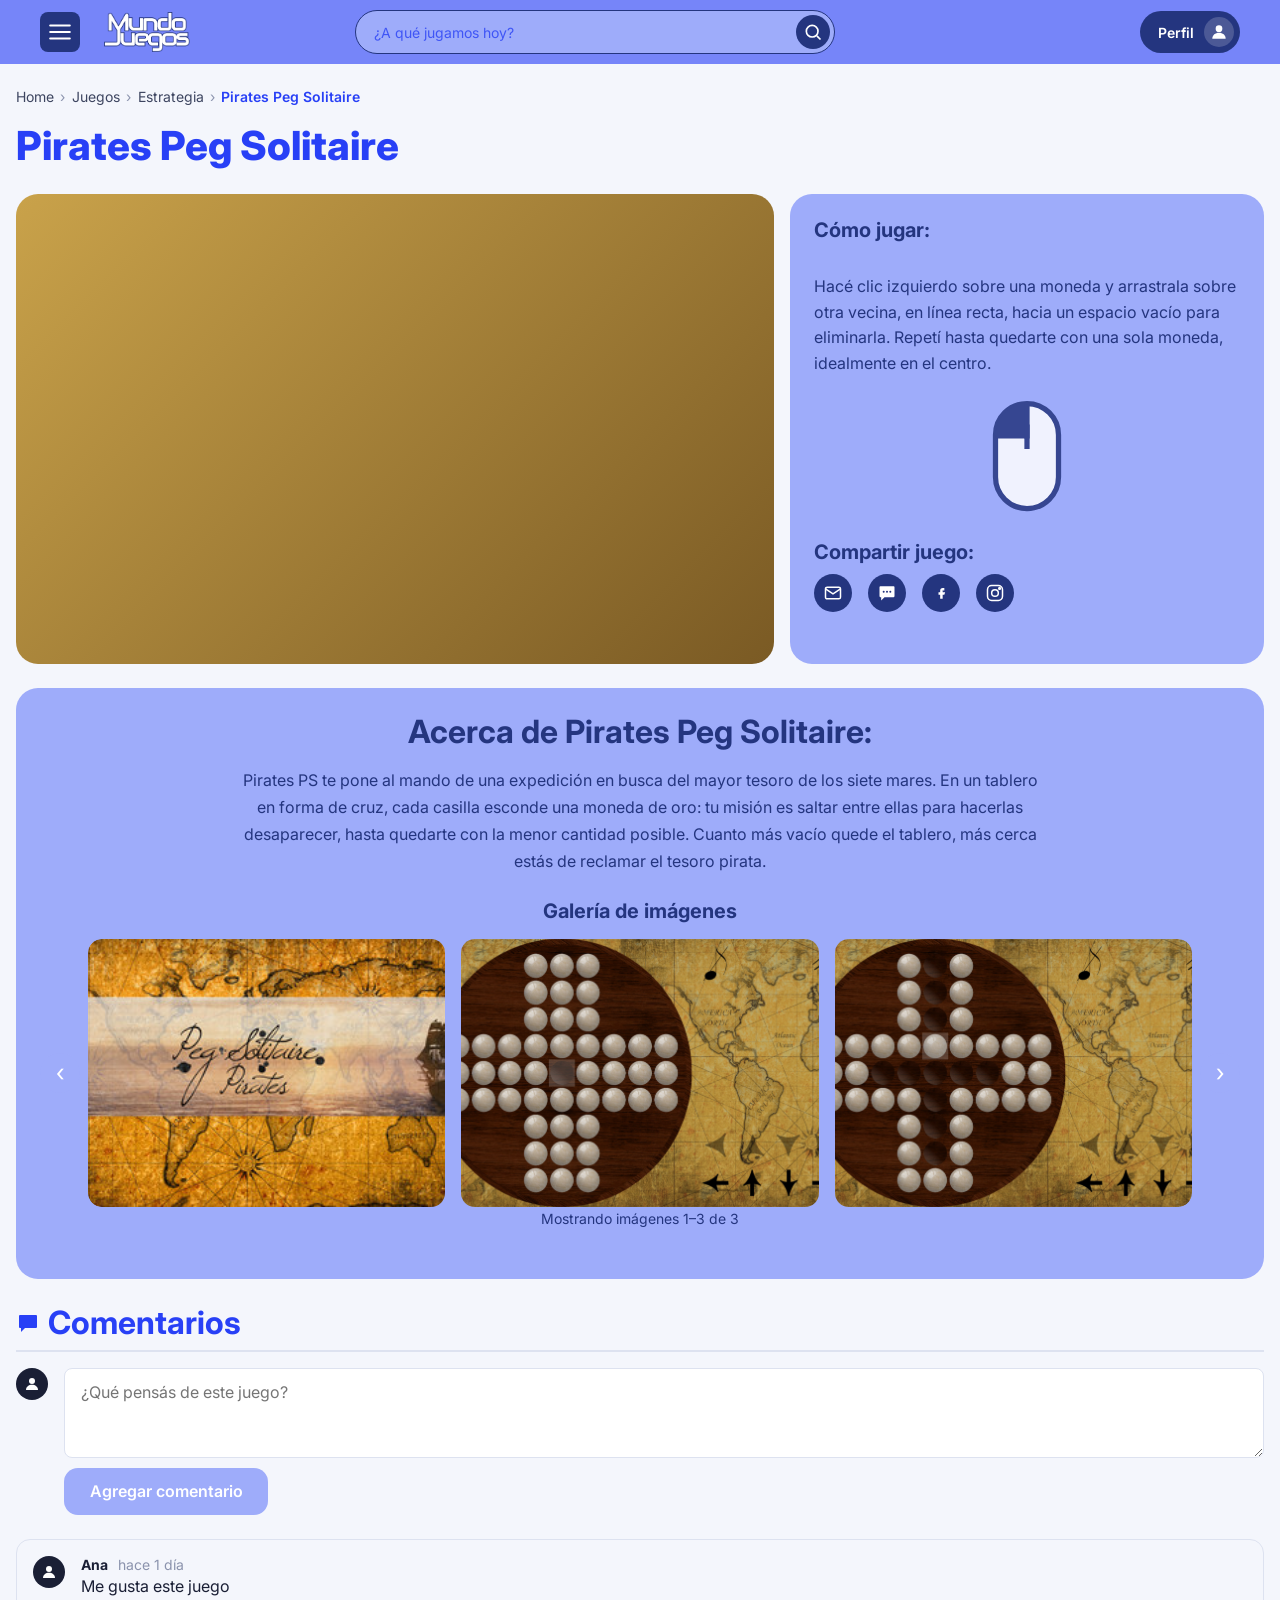
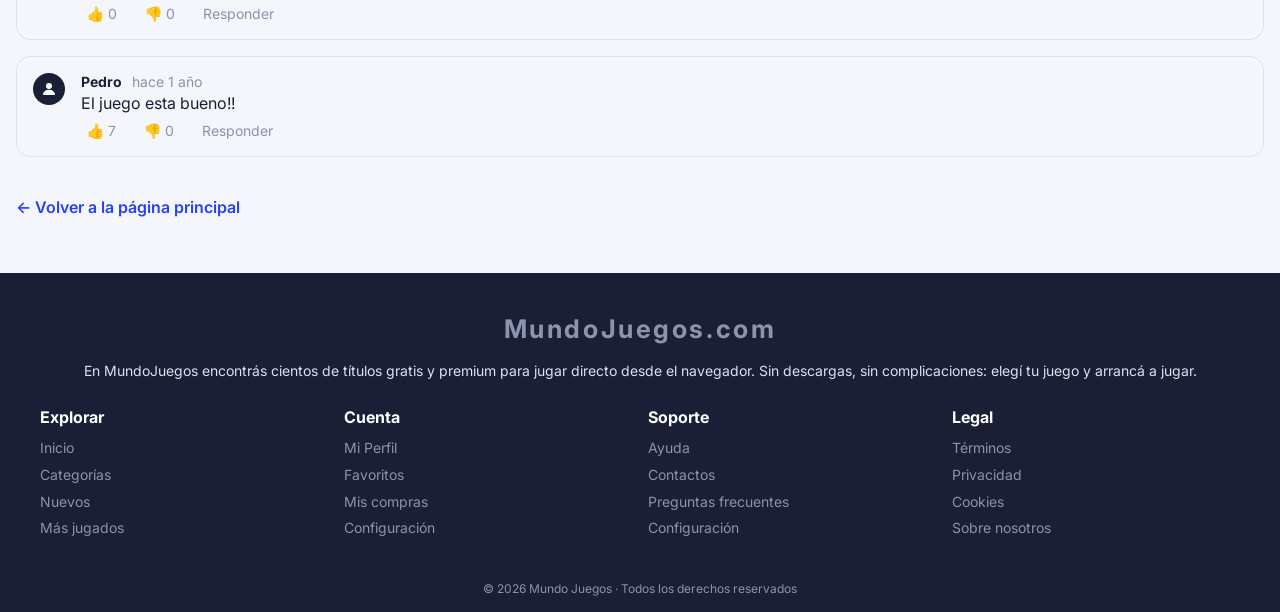
==== game.html @ ecf40d37 "Subo entrega TP2" ====
<!DOCTYPE html>
<html lang="es">
<head>
<meta charset="UTF-8">
<meta name="viewport" content="width=device-width, initial-scale=1.0">
<title>Pirates Peg Solitaire — Mundo Juegos</title>

<link rel="preconnect" href="https://fonts.googleapis.com">
<link rel="preconnect" href="https://fonts.gstatic.com" crossorigin>
<link href="https://fonts.googleapis.com/css2?family=Inter:wght@400;500;600;700;800&display=swap" rel="stylesheet">

<link rel="stylesheet" href="css/variables.css">
<link rel="stylesheet" href="css/styles.css">
<link rel="stylesheet" href="css/animations.css">
<link rel="stylesheet" href="css/game.css">
</head>
<body>

<!-- ============ HEADER ============ -->
<header class="site-header">
  <div class="site-header__inner">
    <button class="icon-btn menu-toggle" id="menu-open" aria-label="Abrir menú" aria-controls="side-menu" aria-expanded="false">
      <svg viewBox="0 0 24 24" width="26" height="26" fill="none" stroke="currentColor" stroke-width="2" stroke-linecap="round">
        <line x1="3" y1="6" x2="21" y2="6"/>
        <line x1="3" y1="12" x2="21" y2="12"/>
        <line x1="3" y1="18" x2="21" y2="18"/>
      </svg>
    </button>

    <a href="index.html" class="logo">
      <img src="img/logo-mundo-juegos.png" alt="Mundo Juegos">
    </a>

    <button type="button" class="icon-btn search-toggle" id="search-toggle" aria-label="Abrir buscador" aria-expanded="false" aria-controls="search-form">
      <svg viewBox="0 0 24 24" width="22" height="22" fill="none" stroke="currentColor" stroke-width="2" aria-hidden="true">
        <circle cx="11" cy="11" r="7"/>
        <line x1="21" y1="21" x2="16.65" y2="16.65"/>
      </svg>
    </button>

    <form class="search-bar" id="search-form" role="search" onsubmit="return false;">
      <input type="search" placeholder="¿A qué jugamos hoy?" aria-label="Buscar juegos">
      <button type="submit" class="icon-btn search-btn" aria-label="Buscar">
        <svg viewBox="0 0 24 24" width="20" height="20" fill="none" stroke="currentColor" stroke-width="2">
          <circle cx="11" cy="11" r="7"/>
          <line x1="21" y1="21" x2="16.65" y2="16.65"/>
        </svg>
      </button>
    </form>

    <a href="login.html" class="profile-btn">
      Perfil
      <svg viewBox="0 0 24 24" width="20" height="20" fill="currentColor">
        <circle cx="12" cy="8" r="4"/>
        <path d="M4 20c0-4.4 3.6-7 8-7s8 2.6 8 7"/>
      </svg>
    </a>
  </div>
</header>

<!-- ============ MENÚ LATERAL (idéntico al Home) ============ -->
<nav class="side-menu" id="side-menu" aria-label="Menú principal" aria-hidden="true">
  <button class="icon-btn menu-close" id="menu-close" aria-label="Cerrar menú">
    <svg viewBox="0 0 24 24" width="24" height="24" fill="none" stroke="currentColor" stroke-width="2" stroke-linecap="round">
      <line x1="4" y1="4" x2="20" y2="20"/>
      <line x1="20" y1="4" x2="4" y2="20"/>
    </svg>
  </button>

  <div class="side-menu__user">
    <span class="avatar" aria-hidden="true">
      <svg viewBox="0 0 24 24" width="20" height="20" fill="currentColor">
        <circle cx="12" cy="8" r="4"/>
        <path d="M4 20c0-4.4 3.6-7 8-7s8 2.6 8 7"/>
      </svg>
    </span>
    Hola, Usuario
  </div>

  <ul class="side-menu__list">
    <li><a href="index.html"><svg viewBox="0 0 24 24" width="20" height="20" fill="currentColor"><path d="M12 3 2 12h3v8h6v-5h2v5h6v-8h3z"/></svg> Inicio</a></li>
    <li><a href="index.html#populares"><svg viewBox="0 0 24 24" width="20" height="20" fill="currentColor"><path d="M12 2a5 5 0 0 0-3 9l-1 5h8l-1-5a5 5 0 0 0-3-9zM9 18h6v2H9z"/></svg> Juegos nuevos</a></li>
    <li><a href="#"><svg viewBox="0 0 24 24" width="20" height="20" fill="currentColor"><circle cx="8" cy="8" r="3"/><circle cx="16" cy="9" r="2.5"/><path d="M2 20c0-3.3 2.7-5.5 6-5.5s6 2.2 6 5.5zM14.5 20c.3-2.6 1.8-4.3 4-4.7 2 .5 3.2 2.1 3.5 4.7z"/></svg> Multijugador</a></li>
    <li><a href="#"><svg viewBox="0 0 24 24" width="20" height="20" fill="currentColor"><path d="M12 2a5 5 0 0 0-3 9l-1 5h8l-1-5a5 5 0 0 0-3-9zM9 18h6v2H9z"/></svg> Aventura</a></li>
    <li><a href="#" class="is-current"><svg viewBox="0 0 24 24" width="20" height="20" fill="currentColor"><circle cx="8" cy="8" r="4"/><path d="M11 11 21 21M15 17l3-3"/></svg> Estrategia</a></li>
    <li><a href="#"><svg viewBox="0 0 24 24" width="20" height="20" fill="none" stroke="currentColor" stroke-width="1.6"><path d="M12 3l2.6 5.6 6.2.6-4.6 4.1 1.3 6.1L12 16.3 6.5 19.4l1.3-6.1-4.6-4.1 6.2-.6z"/></svg> Mis favoritos</a></li>
    <li><a href="login.html"><svg viewBox="0 0 24 24" width="20" height="20" fill="currentColor"><circle cx="12" cy="8" r="4"/><path d="M4 20c0-4.4 3.6-7 8-7s8 2.6 8 7"/></svg> Mi perfil</a></li>
  </ul>

  <div class="side-menu__social">
    <p>Seguinos en redes:</p>
    <div class="social-icons">
      <a href="#" aria-label="Instagram"><svg viewBox="0 0 24 24" width="20" height="20" fill="none" stroke="currentColor" stroke-width="1.6"><rect x="3" y="3" width="18" height="18" rx="5"/><circle cx="12" cy="12" r="4"/><circle cx="17.5" cy="6.5" r="1"/></svg></a>
      <a href="#" aria-label="Facebook"><svg viewBox="0 0 24 24" width="20" height="20" fill="none" stroke="currentColor" stroke-width="1.6"><rect x="4" y="4" width="16" height="16"/><path d="M14 9h2V6h-2a3 3 0 0 0-3 3v2H9v3h2v5h3v-5h2l1-3h-3v-2a1 1 0 0 1 1-1z"/></svg></a>
      <a href="#" aria-label="YouTube"><svg viewBox="0 0 24 24" width="20" height="20" fill="none" stroke="currentColor" stroke-width="1.6"><rect x="2" y="6" width="20" height="12" rx="4"/><path d="M10 9.5v5l5-2.5z" fill="currentColor" stroke="none"/></svg></a>
    </div>
  </div>
</nav>
<div class="side-menu-overlay" id="side-menu-overlay" hidden></div>

<main class="game-page">

  <!-- ============ BREADCRUMBS ============ -->
  <nav class="breadcrumbs" aria-label="Miga de pan">
    <a href="index.html">Home</a>
    <span aria-hidden="true">›</span>
    <a href="index.html">Juegos</a>
    <span aria-hidden="true">›</span>
    <a href="index.html" id="bc-category">Estrategia</a>
    <span aria-hidden="true">›</span>
    <span aria-current="page" id="bc-current">Pirates Peg Solitaire</span>
  </nav>

  <h1 class="game-title" id="game-title">Pirates Peg Solitaire</h1>

  <!-- ============ ÁREA DE JUEGO + AYUDA ============ -->
  <section class="game-run">
    <div class="game-run__board thumb--pirates" id="game-board" aria-label="Área de ejecución del juego"></div>

    <aside class="game-run__help">
      <h2>Cómo jugar:</h2>
      <p id="game-howto">
        Hacé clic izquierdo sobre una moneda y arrastrala sobre otra vecina,
        en línea recta, hacia un espacio vacío para eliminarla. Repetí hasta
        quedarte con una sola moneda, idealmente en el centro.
      </p>

      <div class="help-icon" aria-hidden="true">
        <svg viewBox="0 0 40 64" width="70" height="112">
          <rect x="2" y="2" width="36" height="60" rx="18" fill="#fff" stroke="var(--color-primary-500)" stroke-width="3"/>
          <path d="M2 20 a18 18 0 0 1 18-18 h0 v20 h-18 z" fill="var(--color-primary-500)"/>
          <line x1="20" y1="2" x2="20" y2="22" stroke="var(--color-primary-500)" stroke-width="3"/>
          <line x1="20" y1="14" x2="20" y2="28" stroke="var(--color-primary-500)" stroke-width="3"/>
        </svg>
      </div>

      <div class="share">
        <h2>Compartir juego:</h2>
        <div class="share__icons">
          <a href="#" id="share-email" class="icon-circle" aria-label="Compartir por email">
            <svg viewBox="0 0 24 24" width="20" height="20" fill="none" stroke="currentColor" stroke-width="1.8" aria-hidden="true"><rect x="3" y="5" width="18" height="14" rx="2"/><path d="M3 7l9 6 9-6"/></svg>
          </a>
          <a href="#" id="share-message" class="icon-circle" target="_blank" rel="noopener" aria-label="Compartir por mensaje (WhatsApp)">
            <svg viewBox="0 0 24 24" width="20" height="20" fill="currentColor" aria-hidden="true"><path d="M4 4h16a1 1 0 0 1 1 1v11a1 1 0 0 1-1 1H9l-4 4v-4H4a1 1 0 0 1-1-1V5a1 1 0 0 1 1-1z"/><circle cx="8" cy="10.5" r="1.2" fill="var(--color-primary-500)"/><circle cx="12" cy="10.5" r="1.2" fill="var(--color-primary-500)"/><circle cx="16" cy="10.5" r="1.2" fill="var(--color-primary-500)"/></svg>
          </a>
          <a href="#" id="share-facebook" class="icon-circle" target="_blank" rel="noopener" aria-label="Compartir en Facebook">
            <svg viewBox="0 0 24 24" width="20" height="20" fill="currentColor" aria-hidden="true"><path d="M14 9h2V6h-2a3 3 0 0 0-3 3v2H9v3h2v5h3v-5h2l1-3h-3v-2a1 1 0 0 1 1-1z"/></svg>
          </a>
          <button type="button" id="share-instagram" class="icon-circle" aria-label="Copiar enlace para compartir en Instagram">
            <svg viewBox="0 0 24 24" width="20" height="20" fill="none" stroke="currentColor" stroke-width="1.8" aria-hidden="true"><rect x="3" y="3" width="18" height="18" rx="5"/><circle cx="12" cy="12" r="4"/><circle cx="17.5" cy="6.5" r="1"/></svg>
          </button>
        </div>
        <p class="share__status" id="share-status" role="status" aria-live="polite"></p>
      </div>
    </aside>
  </section>

  <!-- ============ DESCRIPCIÓN + GALERÍA ============ -->
  <section class="about-box">
    <h2 id="about-title">Acerca de Pirates Peg Solitaire:</h2>
    <p id="about-text">
      Pirates PS te pone al mando de una expedición en busca del mayor
      tesoro de los siete mares. En un tablero en forma de cruz, cada
      casilla esconde una moneda de oro: tu misión es saltar entre ellas
      para hacerlas desaparecer, hasta quedarte con la menor cantidad
      posible. Cuanto más vacío quede el tablero, más cerca estás de
      reclamar el tesoro pirata.
    </p>

    <h3>Galería de imágenes</h3>
    <div class="gallery" id="gallery" role="region" aria-roledescription="carrusel" aria-label="Galería de imágenes">
      <button type="button" class="gallery__arrow" id="gallery-prev" aria-label="Imágenes anteriores">‹</button>
      <div class="gallery__viewport">
        <ul class="gallery__track" id="gallery-track"></ul>
      </div>
      <button type="button" class="gallery__arrow" id="gallery-next" aria-label="Imágenes siguientes">›</button>
    </div>
    <p class="gallery__status" id="gallery-status" role="status" aria-live="polite"></p>
  </section>

  <!-- ============ COMUNIDAD / COMENTARIOS ============ -->
  <section class="comments" aria-label="Comentarios de la comunidad">
    <h2>
      <svg viewBox="0 0 24 24" width="24" height="24" fill="currentColor" aria-hidden="true"><path d="M4 4h16a1 1 0 0 1 1 1v11a1 1 0 0 1-1 1H9l-4 4v-4H4a1 1 0 0 1-1-1V5a1 1 0 0 1 1-1z"/></svg>
      Comentarios
    </h2>

    <form class="comment-form" id="comment-form">
      <div class="avatar avatar--sm" aria-hidden="true">
        <svg viewBox="0 0 24 24" width="18" height="18" fill="currentColor"><circle cx="12" cy="8" r="4"/><path d="M4 20c0-4.4 3.6-7 8-7s8 2.6 8 7"/></svg>
      </div>
      <div class="comment-form__field">
        <textarea placeholder="¿Qué pensás de este juego?" aria-label="Tu comentario" required></textarea>
        <button type="submit" class="btn btn--primary" disabled>Agregar comentario</button>
      </div>
    </form>

    <ul class="comment-list" id="comment-list">
      <li class="comment">
        <div class="avatar avatar--sm" aria-hidden="true">
          <svg viewBox="0 0 24 24" width="18" height="18" fill="currentColor"><circle cx="12" cy="8" r="4"/><path d="M4 20c0-4.4 3.6-7 8-7s8 2.6 8 7"/></svg>
        </div>
        <div class="comment__body">
          <p class="comment__meta"><strong>Ana</strong> <span>hace 1 día</span></p>
          <p class="comment__text">Me gusta este juego</p>
          <div class="comment__actions">
            <button type="button">👍 0</button>
            <button type="button">👎 0</button>
            <button type="button">Responder</button>
          </div>
        </div>
      </li>
      <li class="comment">
        <div class="avatar avatar--sm" aria-hidden="true">
          <svg viewBox="0 0 24 24" width="18" height="18" fill="currentColor"><circle cx="12" cy="8" r="4"/><path d="M4 20c0-4.4 3.6-7 8-7s8 2.6 8 7"/></svg>
        </div>
        <div class="comment__body">
          <p class="comment__meta"><strong>Pedro</strong> <span>hace 1 año</span></p>
          <p class="comment__text">El juego esta bueno!!</p>
          <div class="comment__actions">
            <button type="button">👍 7</button>
            <button type="button">👎 0</button>
            <button type="button">Responder</button>
          </div>
        </div>
      </li>
    </ul>
  </section>

  <a href="index.html" class="back-home">← Volver a la página principal</a>
</main>

<!-- ============ FOOTER (idéntico al Home) ============ -->
<footer class="site-footer">
  <p class="site-footer__brand">MundoJuegos.com</p>
  <p class="site-footer__desc">
    En MundoJuegos encontrás cientos de títulos gratis y premium para jugar
    directo desde el navegador. Sin descargas, sin complicaciones: elegí tu
    juego y arrancá a jugar.
  </p>

  <div class="site-footer__cols">
    <div class="footer-col">
      <h3>Explorar</h3>
      <a href="index.html">Inicio</a>
      <a href="#">Categorías</a>
      <a href="#">Nuevos</a>
      <a href="#">Más jugados</a>
    </div>
    <div class="footer-col">
      <h3>Cuenta</h3>
      <a href="login.html">Mi Perfil</a>
      <a href="#">Favoritos</a>
      <a href="#">Mis compras</a>
      <a href="#">Configuración</a>
    </div>
    <div class="footer-col">
      <h3>Soporte</h3>
      <a href="#">Ayuda</a>
      <a href="#">Contactos</a>
      <a href="#">Preguntas frecuentes</a>
      <a href="#">Configuración</a>
    </div>
    <div class="footer-col">
      <h3>Legal</h3>
      <a href="#">Términos</a>
      <a href="#">Privacidad</a>
      <a href="#">Cookies</a>
      <a href="#">Sobre nosotros</a>
    </div>
  </div>

  <p class="site-footer__copy">© 2026 Mundo Juegos · Todos los derechos reservados</p>
</footer>

<script src="js/games.js"></script>
<script src="js/script.js"></script>
<script src="js/game.js"></script>
</body>
</html>
---- css/variables.css ----
/* ==========================================================================
   DESIGN SYSTEM — Mundo Juegos
   Tokens exactos del Design System de Figma (escala primaria y secundaria).
   ========================================================================== */

:root {
  /* --- Escala primaria (azules) --- */
  --color-primary-100: #9eacfa;
  --color-primary-200: #7685f9;
  --color-primary-300: #324ab2;
  --color-primary-400: #2840f6; /* primario base */
  --color-primary-500: #24357f; /* más oscuro / pressed */

  /* --- Escala secundaria (neutros) --- */
  --color-neutral-100: #f4f6fc;
  --color-neutral-200: #dde2f0;
  --color-neutral-300: #8b93ad;
  --color-neutral-400: #3d4560;
  --color-neutral-500: #1a1f35;

  /* --- Acento --- */
  --color-accent: #f7b928;
  --color-accent-dark: #d99f1b;

  /* Color del ícono sobre fondo primario (ej: la corona del badge premium) */
  --color-icon-on-primary: var(--color-neutral-100);

  /* --- Botón primario --- */
  --btn-primary-default: var(--color-primary-300);
  --btn-primary-hover: var(--color-primary-200);
  --btn-primary-pressed: var(--color-primary-500);
  --btn-primary-disabled: var(--color-primary-100);

  /* --- Botón secundario --- */
  --btn-secondary-default: var(--color-neutral-300);
  --btn-secondary-hover: var(--color-neutral-200);
  --btn-secondary-pressed: var(--color-neutral-400);
  --btn-secondary-disabled: var(--color-neutral-200);

  /* --- Tipografía --- */
  /* Fuente del logo: solo para el logo (que en el sitio es una imagen). Nunca en títulos. */
  --font-logo: "Audiowide", cursive;
  --font-base: "Inter", sans-serif;

  --fs-h1: clamp(1.75rem, 4vw, 2.5rem);
  --fs-h2: clamp(1.375rem, 3vw, 2rem);
  --fs-h3: 1.25rem;
  --fs-h4: 1.05rem;
  --fs-body: 1rem;
  --fs-small: 0.875rem;
  --fs-button: 1rem;

  /* --- Espaciado / radios --- */
  --radius-sm: 8px;
  --radius-md: 14px;
  --radius-lg: 22px;
  --space-1: 0.5rem;
  --space-2: 1rem;
  --space-3: 1.5rem;
  --space-4: 2.5rem;

  /* --- Layout --- */
  --max-width: 1440px;
  --header-height: 64px;
}
---- css/styles.css ----
/* ==========================================================================
   RESET BÁSICO
   ========================================================================== */
*, *::before, *::after { box-sizing: border-box; }
body, h1, h2, h3, p, ul, figure { margin: 0; }
ul { list-style: none; padding: 0; }
a { text-decoration: none; color: inherit; }
img { max-width: 100%; display: block; }
button { font: inherit; border: none; background: none; cursor: pointer; }
input { font: inherit; }

html { scroll-behavior: smooth; }

body {
  font-family: var(--font-base);
  font-size: var(--fs-body);
  color: var(--color-neutral-500);
  background: var(--color-neutral-100);
}

.icon-btn {
  display: inline-flex;
  align-items: center;
  justify-content: center;
  width: 40px;
  height: 40px;
  color: inherit;
}
.menu-toggle {
  background: var(--color-primary-500);
  border-radius: var(--radius-sm);
  color: #fff;
  transition: background 0.15s ease;
}
.menu-toggle:hover { background: var(--color-neutral-500); }

/* ==========================================================================
   LOADING SCREEN (placeholder visual — animación real en Fase 3)
   ========================================================================== */
.loading-screen {
  position: fixed;
  inset: 0;
  z-index: 200;
  display: none; /* se activa por JS en Fase 3 */
  flex-direction: column;
  align-items: center;
  justify-content: center;
  gap: var(--space-2);
  background: var(--color-primary-500);
  color: #fff;
}
.loading-spinner {
  width: 56px;
  height: 56px;
  border-radius: 50%;
  border: 5px solid var(--color-primary-300);
  border-top-color: var(--color-accent);
}
.loading-percent { font-size: 1.5rem; font-weight: 700; }
.loading-label { font-size: var(--fs-small); opacity: 0.8; }

/* ==========================================================================
   HEADER
   ========================================================================== */
.site-header {
  position: sticky;
  top: 0;
  z-index: 100;
  background: var(--color-primary-200);
  color: #fff;
}
.site-header__inner {
  display: flex;
  flex-wrap: wrap;
  align-items: center;
  gap: var(--space-1) var(--space-2);
  min-height: var(--header-height);
  padding: 0.5rem var(--space-2);
}

.logo {
  display: flex;
  align-items: center;
}
.logo img {
  height: 34px;
  width: auto;
}

/* Mobile: el buscador queda oculto y se abre con el botón de lupa (segunda fila) */
.search-toggle { margin-left: auto; color: #fff; border-radius: var(--radius-sm); }
.search-toggle:hover { background: rgba(255,255,255,0.18); }
.site-header.is-search-open .search-bar { display: flex; }

.search-bar {
  display: none;
  align-items: center;
  order: 3;
  flex: 1 0 100%;
  min-width: 0;
  background: var(--color-primary-100);
  border: 1.5px solid var(--color-primary-500);
  border-radius: 999px;
  padding: 0.25rem 0.25rem 0.25rem 1rem;
}
.search-bar input {
  flex: 1;
  min-width: 0;
  border: none;
  background: transparent;
  outline: none;
  color: var(--color-primary-500);
  font-size: var(--fs-small);
}
.search-bar input::placeholder { color: var(--color-primary-400); opacity: 0.8; }
.search-bar .search-btn {
  flex-shrink: 0;
  width: 34px;
  height: 34px;
  border-radius: 50%;
  background: var(--color-primary-500);
  color: #fff;
}

.profile-btn {
  display: flex;
  align-items: center;
  gap: 0.6rem;
  padding: 0.4rem 0.4rem 0.4rem 1.1rem;
  border-radius: 999px;
  background: var(--color-primary-500);
  color: #fff;
  font-weight: 600;
  font-size: var(--fs-small);
  transition: background 0.15s ease;
}
.profile-btn:hover { background: var(--color-neutral-500); }
.profile-btn svg {
  width: 30px;
  height: 30px;
  padding: 5px;
  border-radius: 50%;
  background: rgba(255,255,255,0.18);
}

/* ==========================================================================
   MENÚ LATERAL
   ========================================================================== */
.side-menu {
  position: fixed;
  top: 0;
  left: 0;
  bottom: 0;
  width: min(320px, 85vw);
  z-index: 210;
  background: var(--color-primary-500);
  color: #fff;
  padding: var(--space-2) var(--space-3);
  display: flex;
  flex-direction: column;
  transform: translateX(-100%);
  visibility: hidden;
}
.side-menu.is-open {
  transform: translateX(0);
  visibility: visible;
}

.menu-close { margin-left: auto; color: #fff; }

.side-menu__user {
  display: flex;
  align-items: center;
  gap: var(--space-1);
  font-size: 1.1rem;
  padding: var(--space-2) 0;
  border-bottom: 1px solid rgba(255,255,255,0.25);
  margin-bottom: var(--space-2);
}
.avatar {
  width: 34px;
  height: 34px;
  border-radius: 50%;
  background: #fff;
  color: var(--color-primary-500);
  display: flex;
  align-items: center;
  justify-content: center;
}

.side-menu__list li a {
  display: flex;
  align-items: center;
  gap: var(--space-2);
  padding: 0.85rem 0.25rem;
  font-size: 1.05rem;
}
.side-menu__list li a:hover { color: var(--color-accent); }

.side-menu__social {
  margin-top: auto;
  padding-top: var(--space-2);
  border-top: 1px solid rgba(255,255,255,0.25);
  font-size: var(--fs-small);
}
.social-icons {
  display: flex;
  gap: var(--space-2);
  margin-top: var(--space-1);
}
.social-icons a {
  width: 36px;
  height: 36px;
  border-radius: 50%;
  border: 1.5px solid #fff;
  display: flex;
  align-items: center;
  justify-content: center;
}

.side-menu-overlay {
  position: fixed;
  inset: 0;
  z-index: 205;
  background: rgba(0,0,0,0.45);
}
.side-menu-overlay[hidden] { display: none; }

/* ==========================================================================
   BOTONES (Design System)
   ========================================================================== */
.btn {
  display: inline-flex;
  align-items: center;
  gap: 0.4rem;
  padding: 0.85rem 1.6rem;
  border-radius: var(--radius-md);
  font-weight: 600;
  font-size: var(--fs-button);
  transition: background 0.15s ease, transform 0.1s ease;
}
.btn--primary {
  background: var(--btn-primary-default);
  color: #fff;
}
.btn--primary:hover { background: var(--btn-primary-hover); }
.btn--primary:active { background: var(--btn-primary-pressed); }
.btn--primary:disabled { background: var(--btn-primary-disabled); }

.btn--secondary {
  background: var(--btn-secondary-default);
  color: #fff;
}
.btn--secondary:hover { background: var(--btn-secondary-hover); }
.btn--secondary:active { background: var(--btn-secondary-pressed); }
.btn--secondary:disabled { background: var(--btn-secondary-disabled); }

.btn:disabled, .btn[aria-disabled="true"] { cursor: not-allowed; }

/* ==========================================================================
   HERO
   ========================================================================== */
.hero {
  background: var(--color-accent);
}
.hero__inner {
  display: flex;
  flex-direction: column;
  gap: var(--space-3);
  padding: var(--space-4) var(--space-2);
}
.hero__eyebrow { font-size: var(--fs-small); font-weight: 600; }
.hero__title { font-size: var(--fs-h1); font-weight: 800; margin: 0.2rem 0 var(--space-1); }
.hero__desc { max-width: 60ch; line-height: 1.5; margin-bottom: var(--space-2); }

.hero__thumb {
  aspect-ratio: 16 / 9;
  border-radius: var(--radius-lg);
  display: flex;
  align-items: center;
  justify-content: center;
  text-align: center;
  color: #fff;
  font-weight: 800;
  font-size: 1.4rem;
  letter-spacing: 0.04em;
}
.hero__thumb--pvz {
  background: linear-gradient(135deg, #3fae4a, #1c6e2e 60%, #0e3d18);
}

/* ==========================================================================
   CARRUSELES
   ========================================================================== */
.carousel-section {
  padding: var(--space-3) var(--space-2);
}
.section-title {
  font-size: var(--fs-h2);
  font-weight: 700;
  color: var(--color-primary-400);
  margin-bottom: var(--space-2);
}

.carousel {
  position: relative;
}

/* El viewport recorta; el track es el que se desplaza con transform,
   así el carrusel puede "girar" reposicionando las cards en vez de
   solo hacer scroll nativo. */
.carousel__viewport {
  overflow: hidden;
}
.carousel__track {
  display: flex;
  gap: var(--space-2);
  padding-bottom: 0.5rem;
  transition: transform 0.5s cubic-bezier(0.22, 0.61, 0.36, 1);
  will-change: transform;
}
/* Se usa al reposicionar sin animación (el "salto" invisible del loop) */
.carousel__track.no-anim { transition: none; }

.carousel__arrow {
  position: absolute;
  top: 40%;
  transform: translateY(-50%);
  z-index: 5;
  width: 40px;
  height: 40px;
  border-radius: 50%;
  background: var(--color-primary-300);
  color: #fff;
  font-size: 1.4rem;
  display: flex;
  align-items: center;
  justify-content: center;
  box-shadow: 0 2px 8px rgba(0,0,0,0.25);
}
.carousel__arrow--left { left: 6px; }
.carousel__arrow--right { right: 6px; }
.carousel__arrow:hover { background: var(--color-primary-400); }
/* Cuando ya entran todas las cards en el viewport (pantallas muy anchas) no
   hay nada más para revelar girando, así que la flecha se deshabilita en vez
   de animar hacia un espacio vacío. */
.carousel__arrow:disabled {
  opacity: 0.35;
  cursor: default;
  box-shadow: none;
}
.carousel__arrow:disabled:hover { background: var(--color-primary-300); }

.game-card {
  flex: 0 0 clamp(170px, 45vw, 230px);
  scroll-snap-align: start;
  position: relative;
}

/* La card es UNA sola pieza redondeada: la imagen arriba y la franja del
   título/categoría abajo, sin separación entre ambas (como en el Figma). */
.game-card > a {
  display: block;
  border-radius: var(--radius-md);
  overflow: hidden;
  background: var(--color-neutral-200);
}

/* Envoltorio de la imagen: acá se recorta el hover (corona + overlay) */
.game-card__media {
  position: relative;
}
.game-card__thumb {
  aspect-ratio: 3 / 2;
  display: flex;
  align-items: center;
  justify-content: center;
  color: #fff;
  font-weight: 800;
  font-size: 1.6rem;
  margin-bottom: 0;
  border-radius: 0;
}

.game-card__title {
  font-size: var(--fs-small);
  font-weight: 600;
  text-align: center;
  margin: 0;
  padding: 0.55rem 0.5rem 0.1rem;
}
.game-card__category {
  font-size: 0.75rem;
  color: var(--color-neutral-300);
  text-align: center;
  text-transform: uppercase;
  letter-spacing: 0.04em;
  margin: 0;
  padding: 0 0.5rem 0.6rem;
}

/* Hover: la imagen se cubre y aparece el botón de acción de la card
   (transición atada al estado hover, como marca la teórica) */
.game-card__overlay {
  position: absolute;
  inset: 0;
  display: flex;
  align-items: center;
  justify-content: center;
  padding: 0 0.6rem;
  background: var(--color-primary-500);
  opacity: 0;
  transition: opacity 0.25s ease;
}
.game-card:hover .game-card__overlay,
.game-card:focus-within .game-card__overlay {
  opacity: 1;
}

.game-card__overlay-btn {
  display: flex;
  align-items: center;
  justify-content: center;
  gap: 0.6rem;
  width: 100%;
  padding: 0.65rem 1rem;
  border-radius: 999px;
  background: var(--color-primary-200);
  color: #fff;
  font-weight: 600;
  font-size: 0.85rem;
  white-space: nowrap;
  transform: translateY(6px);
  opacity: 0;
  transition: transform 0.25s ease 0.05s, opacity 0.25s ease 0.05s;
}
.game-card:hover .game-card__overlay-btn,
.game-card:focus-within .game-card__overlay-btn {
  transform: translateY(0);
  opacity: 1;
}
.game-card__overlay-btn--premium { justify-content: space-between; }

.game-card__price { display: flex; align-items: center; gap: 0.3rem; }
.game-card__price-icon {
  display: flex;
  align-items: center;
  justify-content: center;
  width: 18px;
  height: 18px;
  border-radius: 50%;
  background: rgba(255, 255, 255, 0.3);
  font-size: 0.7rem;
  font-weight: 700;
}

.badge-premium {
  position: absolute;
  top: 0.5rem;
  right: 0.5rem;
  width: 26px;
  height: 26px;
  border-radius: 50%;
  background: var(--color-primary-400);
  color: var(--color-icon-on-primary);
  display: flex;
  align-items: center;
  justify-content: center;
  box-shadow: 0 1px 4px rgba(0,0,0,0.3);
}

/* Placeholders de color por juego (reemplazar por imágenes reales) */
.thumb--slither   { background: linear-gradient(135deg, #4b6fd6, #e08a2e); }
.thumb--pizza      { background: linear-gradient(135deg, #d94f3d, #f2b23b); }
.thumb--pirates    { background: linear-gradient(135deg, #c9a24a, #7a5a24); }
.thumb--cakecat    { background: linear-gradient(135deg, #a9c6d8, #e7a8c0); color: #6e3550; }
.thumb--sudoku     { background: linear-gradient(135deg, #e9e9ef, #b9bccb); color: var(--color-neutral-500); }
.thumb--fruit      { background: linear-gradient(135deg, #f4b93f, #e2673f); }
.thumb--poker      { background: linear-gradient(135deg, #7a1f1f, #2b0d0d); }
.thumb--chess      { background: linear-gradient(135deg, #b98a4e, #4a3216); }
.thumb--war        { background: linear-gradient(135deg, #5c6650, #2b2f22); }
.thumb--racing     { background: linear-gradient(135deg, #2f6fb5, #123a5e); }
.thumb--bombit     { background: linear-gradient(135deg, #f7a6c4, #6fb7e0); }
.thumb--commando   { background: linear-gradient(135deg, #4c5c4a, #1d241b); }
.thumb--stickman   { background: linear-gradient(135deg, #b7b7b7, #4a4a4a); }
.thumb--among      { background: linear-gradient(135deg, #e0473e, #7e1f1a); }
.thumb--traffic    { background: linear-gradient(135deg, #f0d64a, #3a3a3a); }
.thumb--pvz        { background: linear-gradient(135deg, #3fae4a, #1c6e2e 60%, #0e3d18); }

/* Cards "a completar": el 6º juego de cada carrusel del Home, agregado
   solo para que siempre quede una card real escondida y el carrusel pueda
   girar sin límite (ver js/script.js). Se distingue a propósito con un
   patrón rayado (en vez de un color liso como los demás) para que sea obvio
   cuál falta completar con el juego real en games.js. */
.thumb--placeholder {
  background: repeating-linear-gradient(
    135deg,
    var(--color-neutral-200),
    var(--color-neutral-200) 14px,
    var(--color-neutral-100) 14px,
    var(--color-neutral-100) 28px
  );
  color: var(--color-neutral-400);
}

/* Cuando un juego tiene `image` en games.js se renderiza un <img> */
img.game-card__thumb { display: block; width: 100%; object-fit: cover; }
img.hero__thumb--img { display: block; width: 100%; object-fit: cover; }

.sr-only {
  position: absolute;
  width: 1px;
  height: 1px;
  padding: 0;
  margin: -1px;
  overflow: hidden;
  clip: rect(0, 0, 0, 0);
  white-space: nowrap;
  border: 0;
}

/* ==========================================================================
   FOOTER (Fat Footer)
   ========================================================================== */
.site-footer {
  background: var(--color-neutral-500);
  color: var(--color-neutral-200);
  padding: var(--space-4) var(--space-2) var(--space-2);
  text-align: center;
}
.site-footer__brand {
  font-size: 1.6rem;
  font-weight: 700;
  letter-spacing: 0.1em;
  color: var(--color-neutral-300);
  margin-bottom: var(--space-2);
}
.site-footer__desc {
  max-width: 60ch;
  margin: 0 auto var(--space-3);
  line-height: 1.6;
  font-size: var(--fs-small);
}
.site-footer__cols {
  display: grid;
  grid-template-columns: repeat(2, 1fr);
  gap: var(--space-3) var(--space-2);
  text-align: left;
  max-width: 720px;
  margin: 0 auto;
}
.footer-col h3 {
  color: #fff;
  font-size: var(--fs-body);
  margin-bottom: var(--space-1);
}
.footer-col a {
  display: block;
  padding: 0.3rem 0;
  font-size: var(--fs-small);
  color: var(--color-neutral-300);
}
.footer-col a:hover { color: var(--color-accent); }

.site-footer__copy {
  margin-top: var(--space-4);
  font-size: 0.75rem;
  color: var(--color-neutral-300);
}

/* ==========================================================================
   DESKTOP (≥ 768px)
   ========================================================================== */
@media (min-width: 768px) {
  .site-header__inner {
    flex-wrap: nowrap;
    height: var(--header-height);
    min-height: 0;
    padding: 0 var(--space-4);
    gap: var(--space-3);
  }
  .logo img {
    height: 40px;
  }
  .search-toggle { display: none; }
  .search-bar {
    display: flex;
    order: 0;
    flex: 1 1 auto;
    max-width: 480px;
    margin: 0 auto;
  }
  .profile-btn { margin-left: auto; }

  .hero__inner {
    flex-direction: row;
    align-items: center;
    padding: var(--space-4);
  }
  .hero__text { flex: 1; }
  .hero__media { flex: 1; }

  .carousel-section, .site-footer { padding-left: var(--space-4); padding-right: var(--space-4); }

  .game-card { flex-basis: 260px; }

  .site-footer__cols { grid-template-columns: repeat(4, 1fr); max-width: 960px; }
}

@media (min-width: 1100px) {
  .site-header__inner, .hero__inner, .carousel-section, .site-footer__desc, .site-footer__cols {
    max-width: var(--max-width);
    margin-left: auto;
    margin-right: auto;
  }
}
---- css/animations.css ----
/* ==========================================================================
   ANIMACIONES — Mundo Juegos (Fase 3)
   Compartido por las 3 páginas. Todo con @keyframes de % (nada de
   spritesheet) según pide la consigna.
   ========================================================================== */

/* ---------------------------------------------------------------
   1) LOADING de la Home: spinner + contador de %
   --------------------------------------------------------------- */
@keyframes spin {
  0%   { transform: rotate(0deg); }
  100% { transform: rotate(360deg); }
}
.loading-spinner {
  animation: spin 0.9s linear infinite;
}

.loading-screen {
  opacity: 1;
  transition: opacity 0.4s ease;
}
.loading-screen.is-hiding { opacity: 0; }

body.is-loading { overflow: hidden; }

/* ---------------------------------------------------------------
   2) HOVERS de botones — 3 animaciones distintas (no el hamburguesa)
   --------------------------------------------------------------- */

/* 2.a — Botones primarios: anillo de "pulso" (animación, no transición,
   porque encadena varios pasos y se repite en loop mientras dura el hover) */
@keyframes pulseRing {
  0%   { box-shadow: 0 0 0 0 rgba(40, 64, 246, 0.45); }
  70%  { box-shadow: 0 0 0 10px rgba(40, 64, 246, 0); }
  100% { box-shadow: 0 0 0 0 rgba(40, 64, 246, 0); }
}
.btn--primary:hover { animation: pulseRing 1.1s ease-out infinite; }

/* 2.b — Botones circulares (compartir, flechas de la galería del juego):
   "rebote" con escala, one-shot. Las flechas del carrusel de la Home NO
   usan esta animación (a pedido: quedan solo con el cambio de color). */
@keyframes iconBounce {
  0%   { transform: translateY(0) scale(1); }
  35%  { transform: translateY(-4px) scale(1.12); }
  65%  { transform: translateY(1px) scale(0.94); }
  100% { transform: translateY(0) scale(1); }
}
.icon-circle:hover,
.gallery__arrow:hover:not(:disabled) {
  animation: iconBounce 0.5s ease;
}

/* 2.c — Botones de header/redes (Perfil, Facebook/Google, buscador):
   barrido de brillo diagonal */
.profile-btn,
.search-toggle,
.social-btn {
  position: relative;
  overflow: hidden;
}
.profile-btn::after,
.search-toggle::after,
.social-btn::after {
  content: "";
  position: absolute;
  top: 0;
  left: -60%;
  width: 40%;
  height: 100%;
  background: linear-gradient(120deg, transparent, rgba(255, 255, 255, 0.55), transparent);
  transform: skewX(-20deg);
  pointer-events: none;
}
@keyframes shineSweep {
  0%   { left: -60%; }
  100% { left: 130%; }
}
.profile-btn:hover::after,
.search-toggle:hover::after,
.social-btn:hover::after {
  animation: shineSweep 0.7s ease forwards;
}

/* ---------------------------------------------------------------
   3) Utilidad: fade + scale para elementos que entran en pantalla
   (la usa la galería de game.html)
   --------------------------------------------------------------- */
@keyframes fadeScaleIn {
  0%   { opacity: 0; transform: scale(0.92); }
  100% { opacity: 1; transform: scale(1); }
}
.is-entering { animation: fadeScaleIn 0.45s ease; }

/* Quien prefiera no ver movimiento, no lo sufre */
@media (prefers-reduced-motion: reduce) {
  .loading-spinner,
  .btn--primary:hover,
  .icon-circle:hover,
  .gallery__arrow:hover,
  .profile-btn::after,
  .search-toggle::after,
  .social-btn::after,
  .is-entering {
    animation: none !important;
  }
}
---- css/game.css ----
/* ==========================================================================
   PÁGINA DE JUEGO — Mundo Juegos
   Desktop-first (esta página no es mobile-first según consigna, pero se
   mantiene legible en pantallas chicas por las dudas).
   ========================================================================== */

.game-page {
  max-width: var(--max-width);
  margin: 0 auto;
  padding: var(--space-2);
}

/* ---------------- Breadcrumbs ---------------- */
.breadcrumbs {
  display: flex;
  flex-wrap: wrap;
  gap: 0.4rem;
  align-items: center;
  font-size: var(--fs-small);
  color: var(--color-neutral-300);
  padding: var(--space-1) 0;
}
.breadcrumbs a { color: var(--color-neutral-400); }
.breadcrumbs a:hover { color: var(--color-primary-400); }
.breadcrumbs [aria-current] { color: var(--color-primary-400); font-weight: 600; }

.game-title {
  font-size: var(--fs-h1);
  font-weight: 800;
  color: var(--color-primary-400);
  margin: var(--space-1) 0 var(--space-3);
}

/* ---------------- Área de juego + panel ayuda ---------------- */
.game-run {
  display: grid;
  grid-template-columns: 1fr;
  gap: var(--space-2);
  margin-bottom: var(--space-3);
}
@media (min-width: 900px) {
  .game-run { grid-template-columns: 1.6fr 1fr; }
}

/* El fondo lo aporta la clase thumb--* del juego (la pone game.js) */
.game-run__board {
  border-radius: var(--radius-lg);
  overflow: hidden;
  min-height: 320px;
}
.game-run__help {
  background: var(--color-primary-100);
  border-radius: var(--radius-lg);
  padding: var(--space-3);
  display: flex;
  flex-direction: column;
  gap: var(--space-3);
}
.game-run__help h2 {
  color: var(--color-primary-500);
  font-size: var(--fs-h3);
  margin-bottom: 0.5rem;
}
.game-run__help p { line-height: 1.6; color: var(--color-primary-500); }

.help-icon { align-self: center; opacity: 0.85; }

/* ---------------- Compartir ---------------- */
.share { margin-top: auto; }
.share__icons { display: flex; flex-wrap: wrap; gap: var(--space-2); margin-top: 0.6rem; }
.icon-circle {
  width: 38px;
  height: 38px;
  border: 0;
  border-radius: 50%;
  background: var(--color-primary-500);
  color: #fff;
  display: flex;
  align-items: center;
  justify-content: center;
  cursor: pointer;
  transition: background 0.15s ease, transform 0.1s ease;
}
.icon-circle:hover { background: var(--color-primary-300); }
.share__status {
  min-height: 1.4em;
  margin-top: 0.5rem;
  font-size: var(--fs-small);
}

/* ---------------- Acerca de ---------------- */
.about-box {
  background: var(--color-primary-100);
  border-radius: var(--radius-lg);
  padding: var(--space-3);
  text-align: center;
  margin-bottom: var(--space-3);
}
.about-box h2 {
  color: var(--color-primary-500);
  font-size: var(--fs-h2);
  margin-bottom: var(--space-2);
}
.about-box p {
  max-width: 80ch;
  margin: 0 auto var(--space-3);
  line-height: 1.7;
  color: var(--color-primary-500);
}
.about-box h3 {
  color: var(--color-primary-500);
  font-size: var(--fs-h3);
  margin-bottom: var(--space-2);
}

/* ---------------- Galería (carrusel) ---------------- */
.gallery {
  --visible: 3;
  --gap: var(--space-2);
  display: flex;
  align-items: center;
  gap: var(--space-1);
}
@media (max-width: 899px) { .gallery { --visible: 2; } }
@media (max-width: 599px) { .gallery { --visible: 1; } }

.gallery__viewport {
  flex: 1;
  min-width: 0;
  overflow: hidden;
  border-radius: var(--radius-md);
}
.gallery__track {
  --index: 0;
  display: flex;
  gap: var(--gap);
  /* desplaza de a una imagen: (ancho de imagen + gap) * índice */
  transform: translateX(calc(var(--index) * (100% + var(--gap)) / var(--visible) * -1));
  transition: transform 0.55s cubic-bezier(0.22, 0.61, 0.36, 1);
}
.gallery__item {
  flex: 0 0 calc((100% - (var(--visible) - 1) * var(--gap)) / var(--visible));
  margin: 0;
}
.gallery__arrow {
  flex-shrink: 0;
  width: 40px;
  height: 40px;
  border-radius: 50%;
  background: var(--color-primary-500);
  color: #fff;
  font-size: 1.5rem;
  line-height: 1;
  display: flex;
  align-items: center;
  justify-content: center;
  transition: background 0.15s ease;
}
.gallery__arrow:hover:not(:disabled) { background: var(--color-primary-300); }
.gallery__arrow:disabled { background: var(--btn-primary-disabled); cursor: not-allowed; }
.gallery__status {
  margin: var(--space-1) 0 0;
  font-size: var(--fs-small);
  color: var(--color-primary-500);
}

.gallery__thumb {
  width: 100%;
  aspect-ratio: 4 / 3;
  border-radius: var(--radius-md);
  display: flex;
  align-items: flex-end;
  justify-content: center;
  padding: var(--space-1);
}
img.gallery__thumb { display: block; object-fit: cover; padding: 0; }
.ph-label {
  background: rgba(22, 26, 44, 0.55);
  color: #fff;
  font-size: 0.85rem;
  font-weight: 600;
  padding: 0.3rem 0.7rem;
  border-radius: 999px;
}

/* Placeholders de las imágenes de Pirates (reemplazar por los exports de Figma) */
.gallery__thumb--banner     { background: linear-gradient(160deg, #e8cf98, #c7a24e 60%, #8a6a2c); }
.gallery__thumb--board-full { background: radial-gradient(circle at 50% 40%, #caa96a, #7a5522 75%); }
.gallery__thumb--board-mid  { background: radial-gradient(circle at 50% 40%, #d8bd85, #5f4118 75%); }
.gallery__thumb--coins      { background: radial-gradient(circle at 30% 30%, #f3d36b, #a67a12 80%); }
.gallery__thumb--map        { background: linear-gradient(135deg, #d9c08a, #6e8b86); }
.gallery__thumb--treasure   { background: linear-gradient(160deg, #6b4a24, #24170a); }

/* Variedad de tonos para las galerías generadas de los demás juegos */
.gallery__item:nth-child(even) .is-generic { filter: saturate(1.25) brightness(0.9); }
.gallery__item:nth-child(3n) .is-generic { filter: hue-rotate(14deg) brightness(1.05); }

/* ---------------- Comentarios ---------------- */
.comments { margin-bottom: var(--space-4); }
.comments h2 {
  display: flex;
  align-items: center;
  gap: 0.5rem;
  color: var(--color-primary-400);
  font-size: var(--fs-h2);
  border-bottom: 2px solid var(--color-neutral-200);
  padding-bottom: var(--space-1);
  margin-bottom: var(--space-2);
}

.comment-form {
  display: flex;
  gap: var(--space-2);
  margin-bottom: var(--space-3);
}
.comment-form__field { flex: 1; display: flex; flex-direction: column; gap: 0.6rem; }
.comment-form textarea {
  width: 100%;
  min-height: 90px;
  resize: vertical;
  border: 1.5px solid var(--color-neutral-200);
  border-radius: var(--radius-sm);
  padding: 0.8rem 1rem;
  font-family: var(--font-base);
  font-size: var(--fs-body);
}
.comment-form textarea:focus { outline: 2px solid var(--color-primary-300); border-color: transparent; }
.comment-form .btn { align-self: flex-start; }

.avatar--sm {
  width: 32px;
  height: 32px;
  border-radius: 50%;
  background: var(--color-neutral-500);
  color: #fff;
  display: flex;
  align-items: center;
  justify-content: center;
  flex-shrink: 0;
}

.comment-list { display: flex; flex-direction: column; gap: var(--space-2); }
.comment {
  display: flex;
  gap: var(--space-2);
  border: 1px solid var(--color-neutral-200);
  border-radius: var(--radius-md);
  padding: var(--space-2);
}
.comment__meta { font-size: var(--fs-small); margin-bottom: 0.2rem; }
.comment__meta span { color: var(--color-neutral-300); margin-left: 0.4rem; }
.comment__text { margin-bottom: 0.5rem; }
.comment__actions { display: flex; gap: var(--space-2); font-size: var(--fs-small); color: var(--color-neutral-300); }
.comment__actions button { color: inherit; }
.comment__actions button:hover { color: var(--color-primary-400); }

/* ---------------- Volver a home ---------------- */
.back-home {
  display: inline-block;
  font-weight: 600;
  color: var(--color-primary-400);
  margin-bottom: var(--space-4);
}
.back-home:hover { text-decoration: underline; }
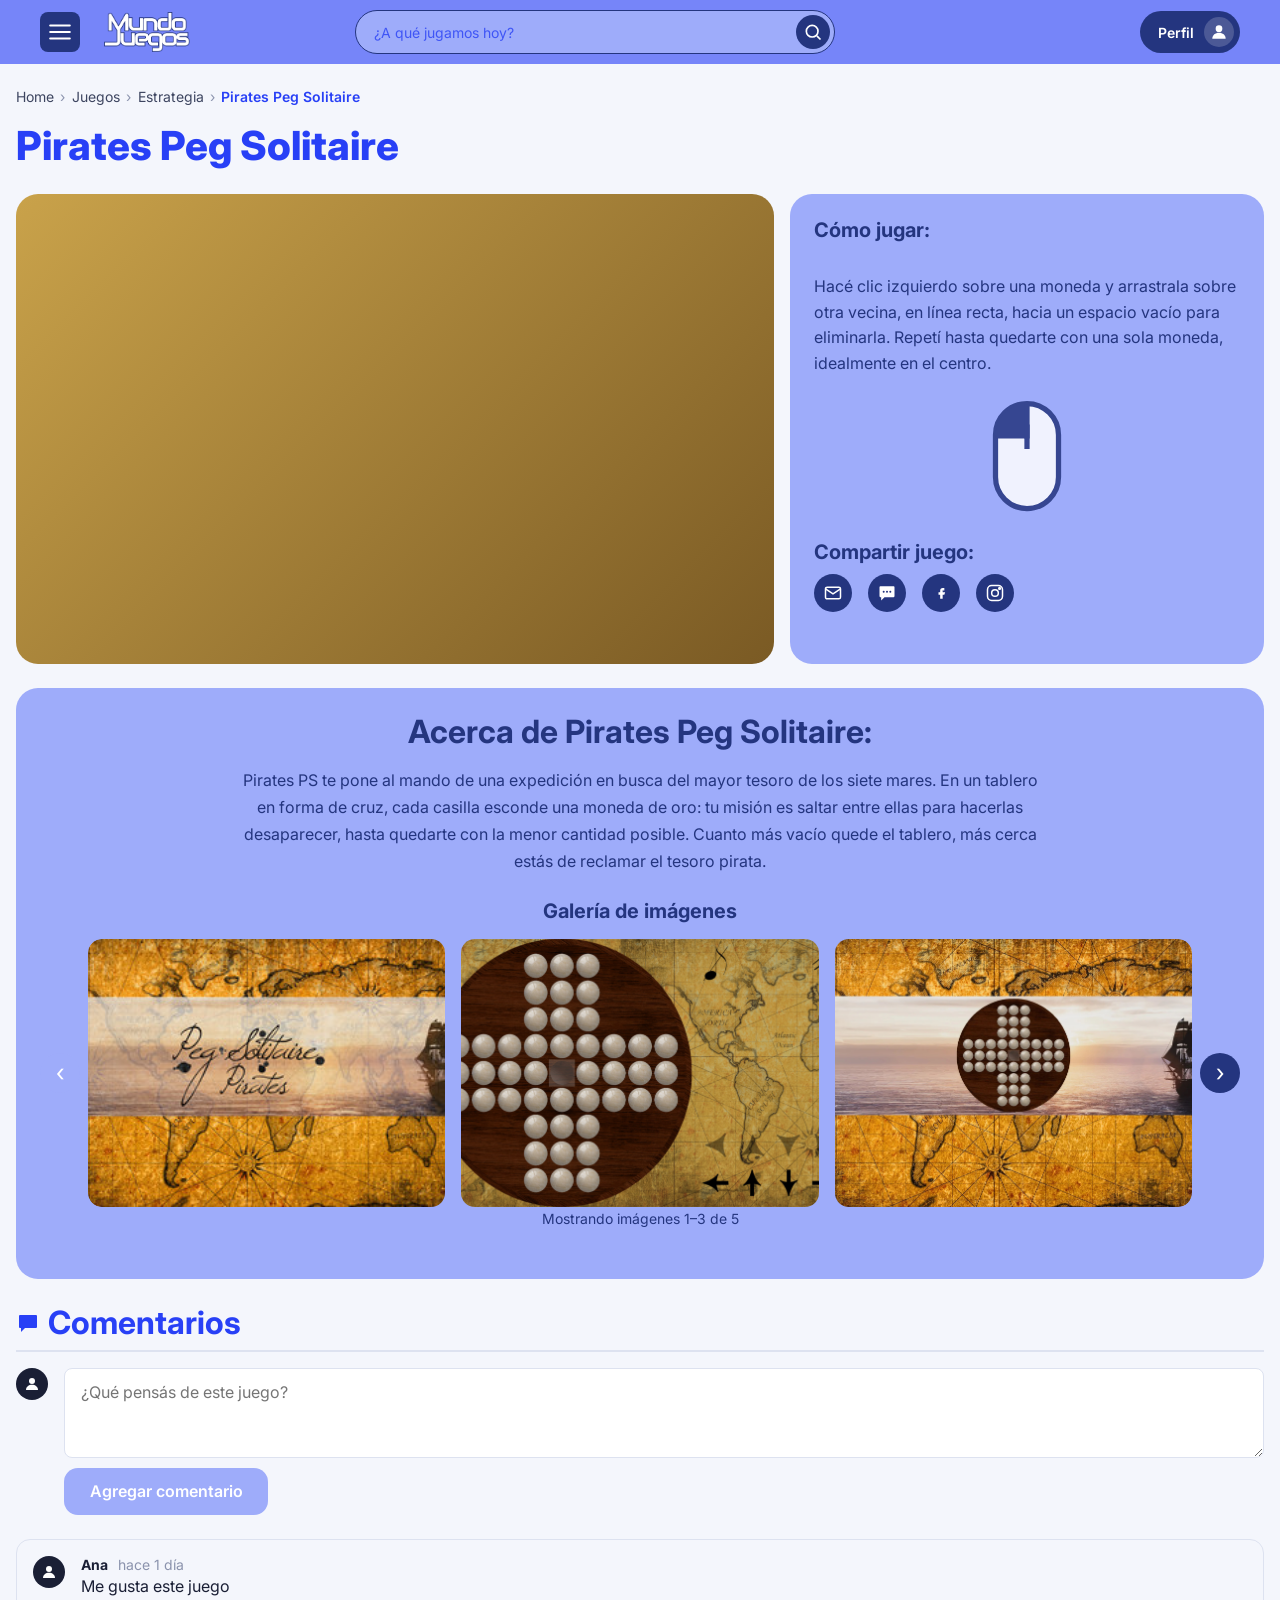
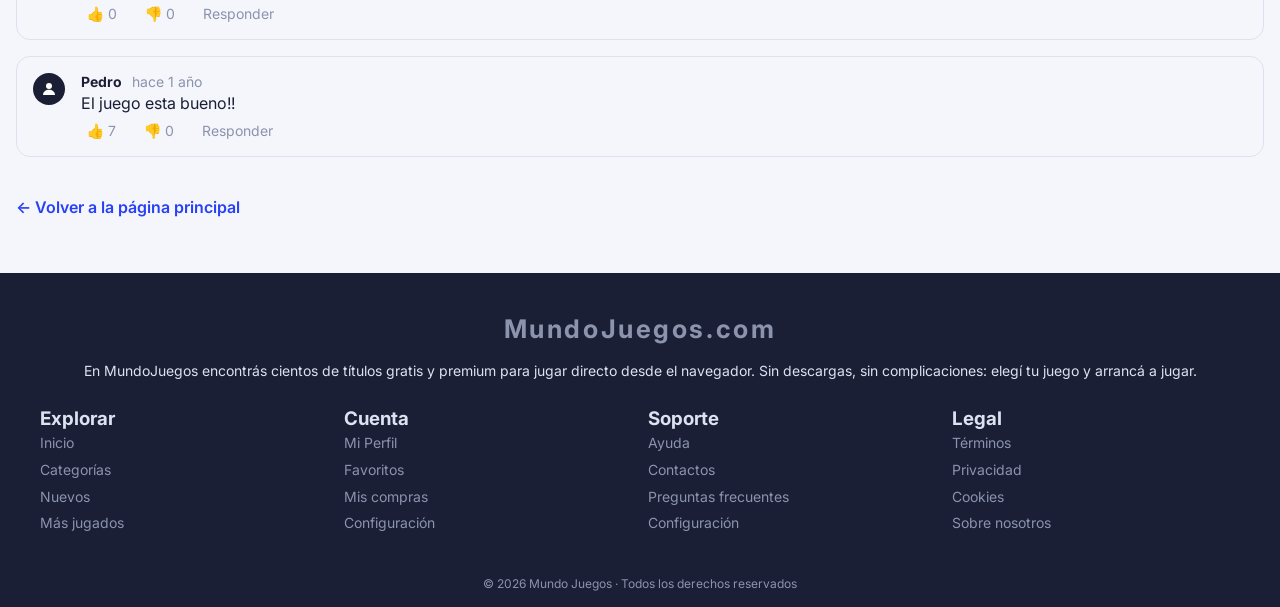
==== commit 8eb1771b: "actualizo con cambios hechos duarante la defensa" ====
--- a/game.html
+++ b/game.html
@@ -276,5 +276,6 @@
 <script src="js/games.js"></script>
 <script src="js/script.js"></script>
 <script src="js/game.js"></script>
+<script src="js/footer.js"></script>
 </body>
 </html>
--- a/css/variables.css
+++ b/css/variables.css
@@ -38,7 +38,7 @@
   --btn-secondary-disabled: var(--color-neutral-200);
 
   /* --- Tipografía --- */
-  /* Fuente del logo: solo para el logo (que en el sitio es una imagen). Nunca en títulos. */
+  /* Solo para el logo (es una imagen en el sitio), nunca en títulos */
   --font-logo: "Audiowide", cursive;
   --font-base: "Inter", sans-serif;
 
--- a/css/styles.css
+++ b/css/styles.css
@@ -35,13 +35,13 @@
 .menu-toggle:hover { background: var(--color-neutral-500); }
 
 /* ==========================================================================
-   LOADING SCREEN (placeholder visual — animación real en Fase 3)
+   LOADING SCREEN
    ========================================================================== */
 .loading-screen {
   position: fixed;
   inset: 0;
   z-index: 200;
-  display: none; /* se activa por JS en Fase 3 */
+  display: none; /* activado por JS */
   flex-direction: column;
   align-items: center;
   justify-content: center;
@@ -87,7 +87,7 @@
   width: auto;
 }
 
-/* Mobile: el buscador queda oculto y se abre con el botón de lupa (segunda fila) */
+/* Mobile: buscador oculto, se abre con el botón de lupa */
 .search-toggle { margin-left: auto; color: #fff; border-radius: var(--radius-sm); }
 .search-toggle:hover { background: rgba(255,255,255,0.18); }
 .site-header.is-search-open .search-bar { display: flex; }
@@ -306,9 +306,7 @@
   position: relative;
 }
 
-/* El viewport recorta; el track es el que se desplaza con transform,
-   así el carrusel puede "girar" reposicionando las cards en vez de
-   solo hacer scroll nativo. */
+/* El viewport recorta; el track se desplaza con transform (no scroll nativo) */
 .carousel__viewport {
   overflow: hidden;
 }
@@ -341,9 +339,7 @@
 .carousel__arrow--left { left: 6px; }
 .carousel__arrow--right { right: 6px; }
 .carousel__arrow:hover { background: var(--color-primary-400); }
-/* Cuando ya entran todas las cards en el viewport (pantallas muy anchas) no
-   hay nada más para revelar girando, así que la flecha se deshabilita en vez
-   de animar hacia un espacio vacío. */
+/* Sin nada más para revelar (todas las cards visibles): flecha apagada */
 .carousel__arrow:disabled {
   opacity: 0.35;
   cursor: default;
@@ -357,8 +353,7 @@
   position: relative;
 }
 
-/* La card es UNA sola pieza redondeada: la imagen arriba y la franja del
-   título/categoría abajo, sin separación entre ambas (como en el Figma). */
+/* Card como una sola pieza redondeada: imagen arriba, franja de texto abajo */
 .game-card > a {
   display: block;
   border-radius: var(--radius-md);
@@ -366,7 +361,7 @@
   background: var(--color-neutral-200);
 }
 
-/* Envoltorio de la imagen: acá se recorta el hover (corona + overlay) */
+/* Envoltorio de la imagen: recorta el hover (corona + overlay) */
 .game-card__media {
   position: relative;
 }
@@ -399,8 +394,7 @@
   padding: 0 0.5rem 0.6rem;
 }
 
-/* Hover: la imagen se cubre y aparece el botón de acción de la card
-   (transición atada al estado hover, como marca la teórica) */
+/* Hover: se cubre la imagen y aparece el botón de acción (transición) */
 .game-card__overlay {
   position: absolute;
   inset: 0;
@@ -469,7 +463,7 @@
   box-shadow: 0 1px 4px rgba(0,0,0,0.3);
 }
 
-/* Placeholders de color por juego (reemplazar por imágenes reales) */
+/* Color de fondo por juego (se usa mientras no tiene imagen) */
 .thumb--slither   { background: linear-gradient(135deg, #4b6fd6, #e08a2e); }
 .thumb--pizza      { background: linear-gradient(135deg, #d94f3d, #f2b23b); }
 .thumb--pirates    { background: linear-gradient(135deg, #c9a24a, #7a5a24); }
@@ -487,11 +481,7 @@
 .thumb--traffic    { background: linear-gradient(135deg, #f0d64a, #3a3a3a); }
 .thumb--pvz        { background: linear-gradient(135deg, #3fae4a, #1c6e2e 60%, #0e3d18); }
 
-/* Cards "a completar": el 6º juego de cada carrusel del Home, agregado
-   solo para que siempre quede una card real escondida y el carrusel pueda
-   girar sin límite (ver js/script.js). Se distingue a propósito con un
-   patrón rayado (en vez de un color liso como los demás) para que sea obvio
-   cuál falta completar con el juego real en games.js. */
+/* Fondo rayado de respaldo para juegos sin imagen ni color propio todavía */
 .thumb--placeholder {
   background: repeating-linear-gradient(
     135deg,
@@ -543,24 +533,33 @@
 }
 .site-footer__cols {
   display: grid;
-  grid-template-columns: repeat(2, 1fr);
+  grid-template-columns: 1fr;
   gap: var(--space-3) var(--space-2);
   text-align: left;
   max-width: 720px;
   margin: 0 auto;
 }
-.footer-col h3 {
-  color: #fff;
+.footer-col__toggle {
+  width: 100%;
+  background: none;
+  border: 0;
+  color: #fff;
+  font: inherit;
   font-size: var(--fs-body);
-  margin-bottom: var(--space-1);
-}
+  font-weight: 600;
+  padding: 0.5rem 0;
+  cursor: pointer;
+}
+.footer-col__links { display: none; text-align: center; }
+.footer-col__links.is-open { display: block; }
+
 .footer-col a {
   display: block;
   padding: 0.3rem 0;
   font-size: var(--fs-small);
   color: var(--color-neutral-300);
 }
-.footer-col a:hover { color: var(--color-accent); }
+.footer-col a:hover { color: whitesmoke}
 
 .site-footer__copy {
   margin-top: var(--space-4);
@@ -605,6 +604,9 @@
   .game-card { flex-basis: 260px; }
 
   .site-footer__cols { grid-template-columns: repeat(4, 1fr); max-width: 960px; }
+
+  .footer-col__toggle { pointer-events: none; cursor: default; }
+  .footer-col__links { display: block !important; }
 }
 
 @media (min-width: 1100px) {
--- a/css/animations.css
+++ b/css/animations.css
@@ -1,15 +1,14 @@
 /* ==========================================================================
-   ANIMACIONES — Mundo Juegos (Fase 3)
-   Compartido por las 3 páginas. Todo con @keyframes de % (nada de
-   spritesheet) según pide la consigna.
+   ANIMACIONES — Mundo Juegos (compartido por las 3 páginas)
    ========================================================================== */
 
 /* ---------------------------------------------------------------
    1) LOADING de la Home: spinner + contador de %
    --------------------------------------------------------------- */
 @keyframes spin {
-  0%   { transform: rotate(0deg); }
-  100% { transform: rotate(360deg); }
+  0%   { transform: rotate(0deg); border-top-color: red; }
+  50%  {border-top-color: yellow;}
+  100% { transform: rotate(-360deg); border-top-color: green}
 }
 .loading-spinner {
   animation: spin 0.9s linear infinite;
@@ -18,7 +17,7 @@
 .loading-screen {
   opacity: 1;
   transition: opacity 0.4s ease;
-}
+} 
 .loading-screen.is-hiding { opacity: 0; }
 
 body.is-loading { overflow: hidden; }
@@ -27,8 +26,7 @@
    2) HOVERS de botones — 3 animaciones distintas (no el hamburguesa)
    --------------------------------------------------------------- */
 
-/* 2.a — Botones primarios: anillo de "pulso" (animación, no transición,
-   porque encadena varios pasos y se repite en loop mientras dura el hover) */
+/* 2.a — Botones primarios: anillo de "pulso" en loop mientras dura el hover */
 @keyframes pulseRing {
   0%   { box-shadow: 0 0 0 0 rgba(40, 64, 246, 0.45); }
   70%  { box-shadow: 0 0 0 10px rgba(40, 64, 246, 0); }
@@ -36,9 +34,8 @@
 }
 .btn--primary:hover { animation: pulseRing 1.1s ease-out infinite; }
 
-/* 2.b — Botones circulares (compartir, flechas de la galería del juego):
-   "rebote" con escala, one-shot. Las flechas del carrusel de la Home NO
-   usan esta animación (a pedido: quedan solo con el cambio de color). */
+/* 2.b — Botones circulares (compartir, flechas de galería): rebote con escala.
+   Las flechas del carrusel de la Home no la usan, solo cambian de color. */
 @keyframes iconBounce {
   0%   { transform: translateY(0) scale(1); }
   35%  { transform: translateY(-4px) scale(1.12); }
--- a/css/game.css
+++ b/css/game.css
@@ -183,7 +183,7 @@
   border-radius: 999px;
 }
 
-/* Placeholders de las imágenes de Pirates (reemplazar por los exports de Figma) */
+/* Fondos de respaldo de la galería de Pirates */
 .gallery__thumb--banner     { background: linear-gradient(160deg, #e8cf98, #c7a24e 60%, #8a6a2c); }
 .gallery__thumb--board-full { background: radial-gradient(circle at 50% 40%, #caa96a, #7a5522 75%); }
 .gallery__thumb--board-mid  { background: radial-gradient(circle at 50% 40%, #d8bd85, #5f4118 75%); }
